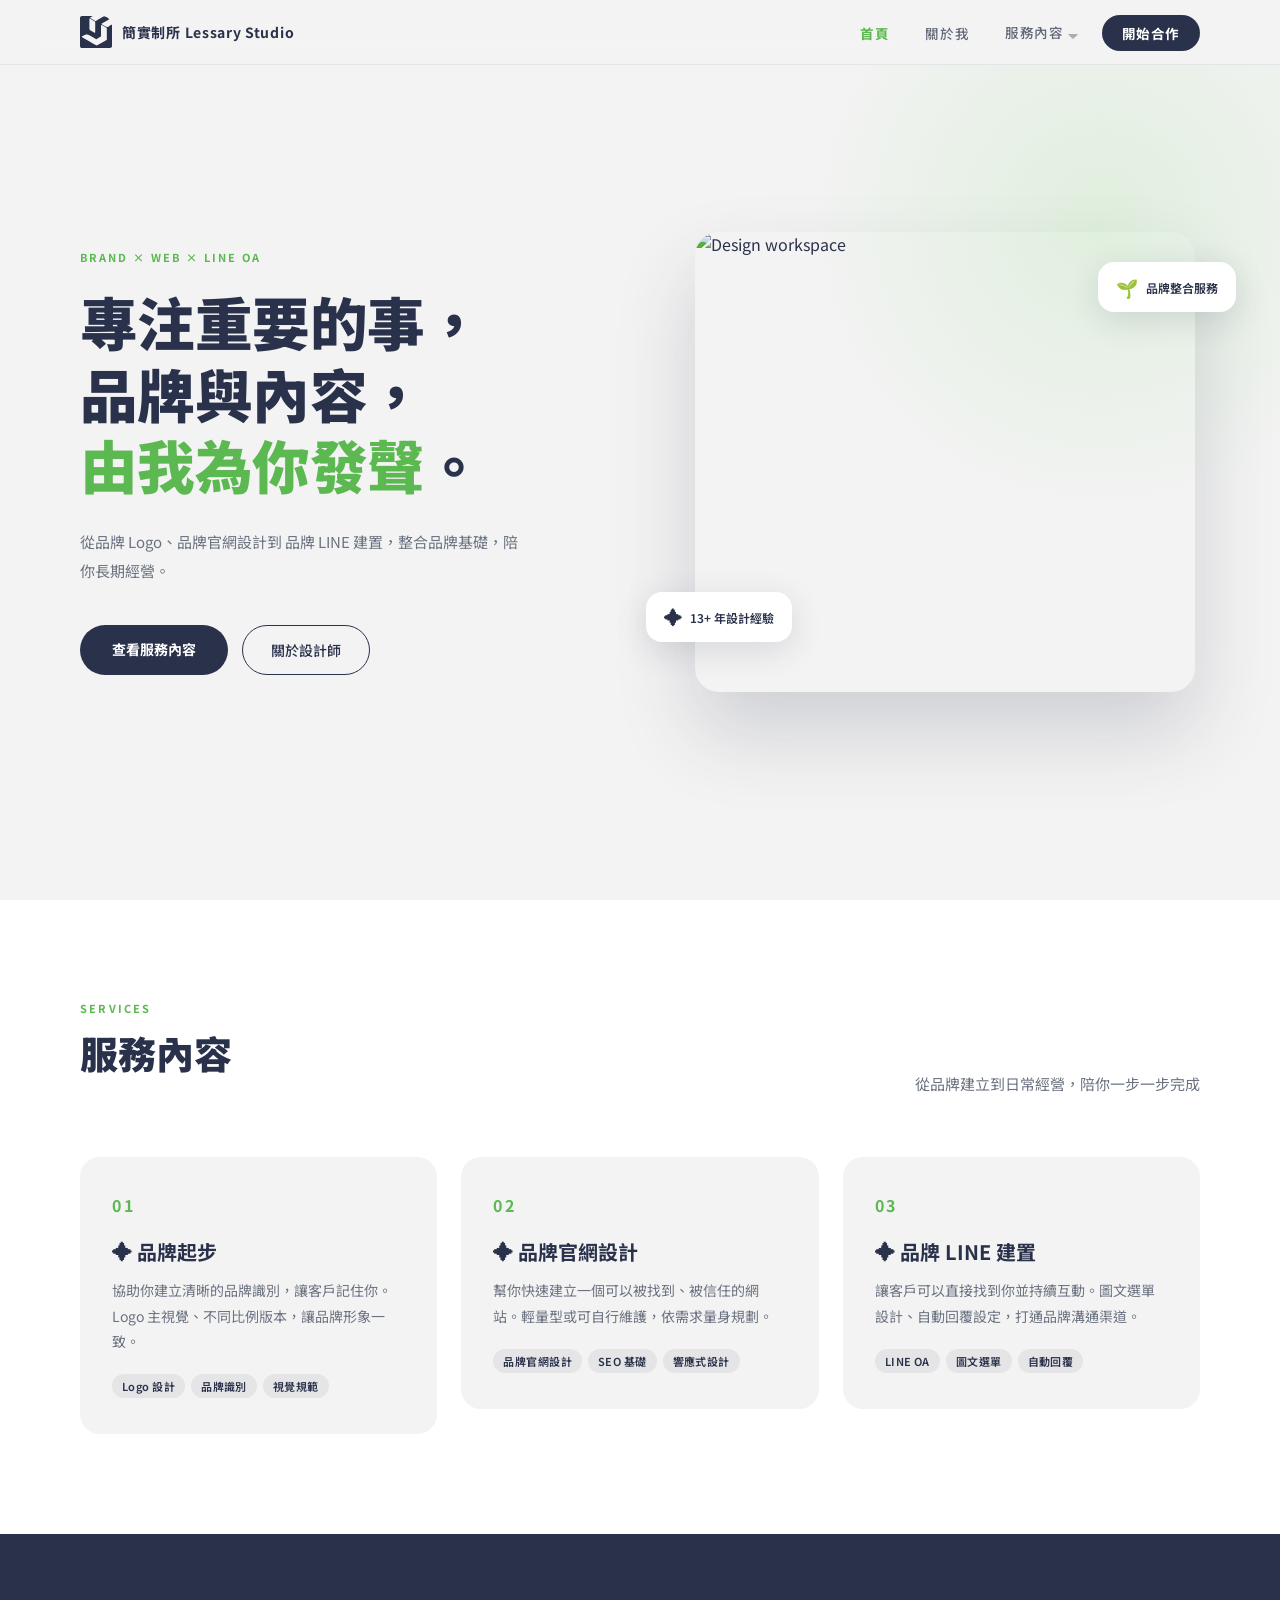
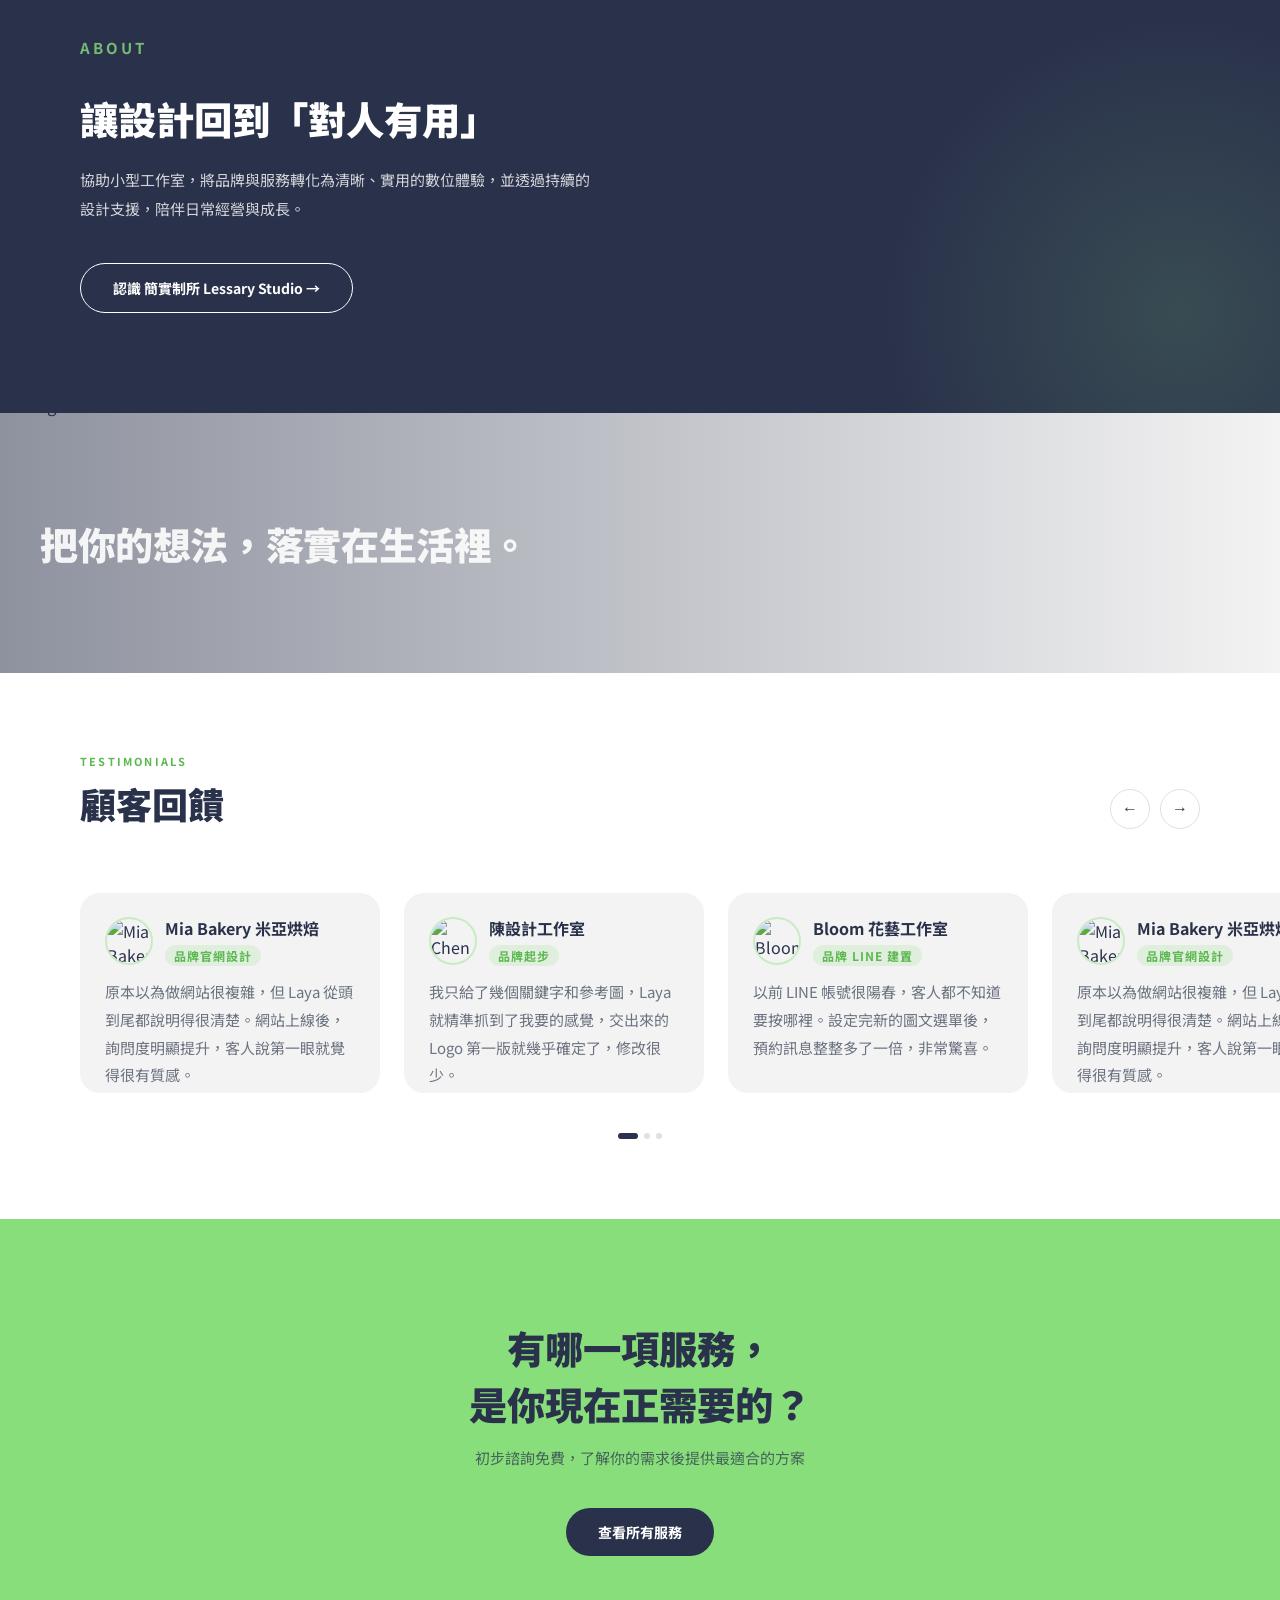
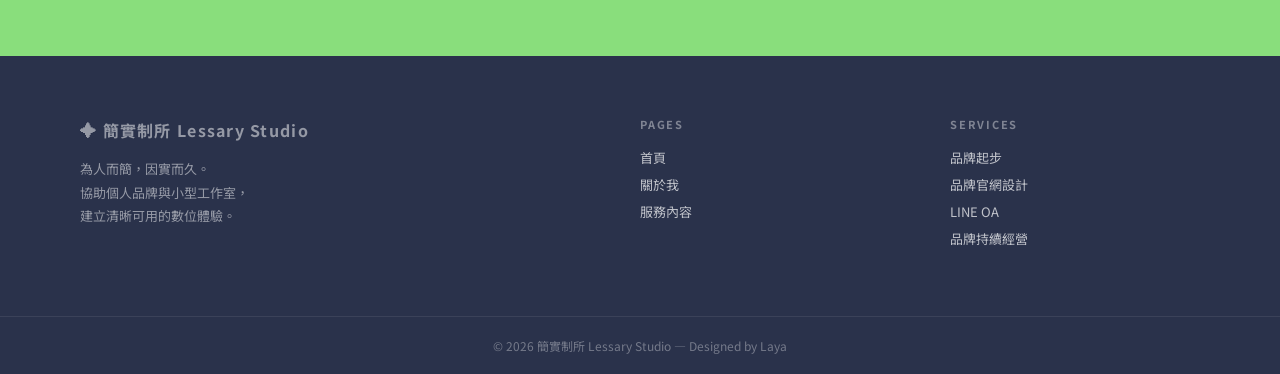
==== index.html @ 40d13c5d "Add files via upload" ====
<!DOCTYPE html>
<html lang="zh-TW">
<head>
<meta charset="UTF-8">
<meta name="viewport" content="width=device-width, initial-scale=1.0">
<title>簡實制所 Lessary Studio — 品牌設計 · 品牌官網設計 · LINE OA</title>
<link href="https://fonts.googleapis.com/css2?family=Noto+Sans+TC:wght@300;400;500;700;900&display=swap" rel="stylesheet">

<link href="https://fonts.googleapis.com/css2?family=Noto+Sans+TC:wght@300;400;500;700;900&display=swap" rel="stylesheet">
<link rel="stylesheet" href="css/shared.css">
<link rel="stylesheet" href="css/index.css">
<link rel="icon" href="img/ico_lessary_logo.ico">

<!-- SEO -->
<meta name=”robots” content=”noindex , nofollow“> <!--讓爬蟲先不搜尋到-->
<meta name="description" content="簡實制所 Lessary Studio，專為個人品牌與小型工作室提供品牌 Logo 設計、品牌官網設計建置、品牌 LINE 建置視覺建立，讓設計回到對人有用。">
<meta name="keywords" content="品牌設計,Logo設計,品牌官網設計,LINE官方帳號,個人品牌,小型工作室,簡實制所,Lessary Studio">
<meta name="author" content="簡實制所 Lessary Studio">
<link rel="canonical" href="https://lessarystudio.com/">

<!-- Open Graph（Facebook / LINE 縮圖預覽） -->
<meta property="og:type" content="website">
<meta property="og:url" content="https://lessarystudio.com/">
<meta property="og:title" content="簡實制所 Lessary Studio｜品牌設計 · 品牌官網設計 · LINE 經營">
<meta property="og:description" content="專為個人品牌與小型工作室設計。從 Logo、品牌官網設計到 品牌 LINE 建置，整合品牌基礎，陪你長期經營。">
<meta property="og:image" content="[https://lessarystudio.com/img/og_lessary.jpg](https://lessarystudio.com/img/og_lessary)">
<meta property="og:image:width" content="1200">
<meta property="og:image:height" content="630">
<meta property="og:locale" content="zh_TW">
<meta property="og:site_name" content="簡實制所 Lessary Studio">

</head>
<body>



<!-- NAV -->
<nav class="nav" id="nav">
  <div class="nav-inner">
    <a href="index.html" class="nav-logo">
      <div class="logo-mark">
        <img src="img/img_lessary_logo.svg" alt="簡實制所">
      </div>
      <span class="logo-text">簡實制所 Lessary Studio</span>
    </a>
    <button class="hamburger" id="hamburger" aria-label="開啟選單" aria-expanded="false">
      <span></span><span></span><span></span>
    </button>
    <ul class="nav-links" id="navLinks">
      <li><a href="index.html" class="active">首頁</a></li>
      <li><a href="about.html">關於我</a></li>
      <li class="has-sub">
        <a href="services.html">服務內容 <span class="desktop-arrow">▾</span></a>
        <button class="sub-toggle" aria-label="展開服務子選單">
          <span class="toggle-arrow">▾</span>
        </button>
        <ul class="nav-sub">
          <li><a href="service-brand.html">品牌起步</a></li>
          <li><a href="service-web.html">品牌官網設計</a></li>
          <li><a href="service-line.html">品牌 LINE 建置</a></li>
          <li><a href="service-ongoing.html">品牌持續經營</a></li>
        </ul>
      </li>
      <li><a href="services.html" class="nav-cta">開始合作</a></li>
    </ul>
  </div>
</nav>

<!-- HERO -->
<section class="hero" style="padding-top:calc(var(--nav-h) + 40px); padding-bottom: 80px;">
  <div class="particles" id="particles"></div>
  <div class="hero-bg-shape"></div>

  <div class="hero-content reveal">
    <p class="hero-label">Brand × Web × LINE OA</p>
    <h1 class="hero-title">專注重要的事，<br>品牌與內容，<br><em>由我為你發聲</em>。</h1>
    <p class="hero-subtitle">從品牌 Logo、品牌官網設計到 品牌 LINE 建置，整合品牌基礎，陪你長期經營。</p>
    <div class="hero-btns">
      <a href="services.html" class="btn-primary">查看服務內容</a>
      <a href="about.html" class="btn-secondary">關於設計師</a>
    </div>
  </div>

  <div class="hero-visual reveal" style="transition-delay:.2s">
    <div class="hero-img-card">
      <img src="https://images.unsplash.com/photo-1586717799252-bd134ad00e26?w=800&q=80" alt="Design workspace">
    </div>
    <div class="badge-float badge-1">
      <span class="icon">✦</span>
      <span>13+ 年設計經驗</span>
    </div>
    <div class="badge-float badge-2">
      <span class="icon">🌱</span>
      <span>品牌整合服務</span>
    </div>
  </div>
</section>

<!-- SERVICES -->
<section class="services">
  <div class="services-header reveal">
    <div>
      <p class="section-label">Services</p>
      <h2 class="section-title">服務內容</h2>
    </div>
    <p class="section-sub" style="max-width:360px">從品牌建立到日常經營，陪你一步一步完成</p>
  </div>
  <div class="services-grid">
    <a href="services.html" style="text-decoration:none;color:inherit">
    <div class="service-card reveal" style="transition-delay:.1s">
      <p class="card-num">01</p>
      <h3 class="card-title">✦ 品牌起步</h3>
      <p class="card-desc">協助你建立清晰的品牌識別，讓客戶記住你。Logo 主視覺、不同比例版本，讓品牌形象一致。</p>
      <div class="card-tags">
        <span class="tag">Logo 設計</span>
        <span class="tag">品牌識別</span>
        <span class="tag">視覺規範</span>
      </div>
    </div>
    </a>
    <a href="services.html" style="text-decoration:none;color:inherit">
    <div class="service-card reveal" style="transition-delay:.2s">
      <p class="card-num">02</p>
      <h3 class="card-title">✦ 品牌官網設計</h3>
      <p class="card-desc">幫你快速建立一個可以被找到、被信任的網站。輕量型或可自行維護，依需求量身規劃。</p>
      <div class="card-tags">
        <span class="tag">品牌官網設計</span>
        <span class="tag">SEO 基礎</span>
        <span class="tag">響應式設計</span>
      </div>
    </div>
    </a>
    <a href="services.html" style="text-decoration:none;color:inherit">
    <div class="service-card reveal" style="transition-delay:.3s">
      <p class="card-num">03</p>
      <h3 class="card-title">✦ 品牌 LINE 建置</h3>
      <p class="card-desc">讓客戶可以直接找到你並持續互動。圖文選單設計、自動回覆設定，打通品牌溝通渠道。</p>
      <div class="card-tags">
        <span class="tag">LINE OA</span>
        <span class="tag">圖文選單</span>
        <span class="tag">自動回覆</span>
      </div>
    </div>
    </a>
  </div>
</section>

<!-- ABOUT -->
<section class="about">
  <div class="about-inner">
    <div class="reveal">
      <p class="section-label">About</p>
      <h2>讓設計回到「對人有用」</h2>
      <p>協助小型工作室，將品牌與服務轉化為清晰、實用的數位體驗，並透過持續的設計支援，陪伴日常經營與成長。</p>
      <a href="about.html" class="btn-primary btn-primary-line" style="display:inline-block;margin-top:8px">認識 簡實制所 Lessary Studio →</a>
    </div>
    <!--
    <div class="founder-card reveal" style="transition-delay:.15s">
      <div class="fc-header">
        <div class="fc-avatar">
          <img src="https://images.unsplash.com/photo-1607631568010-a87245c0daf8?w=200&q=80" alt="Laya">
        </div>
        <div>
          <p class="fc-name">Laya</p>
          <p class="fc-role">簡實制所 設計師</p>
        </div>
      </div>
      <ul class="fc-list">
        <li>13+ 年設計經驗，橫跨平面設計、電商與 UI/UX</li>
        <li>擅長將複雜需求轉化為清晰、實用的介面體驗</li>
        <li>曾服務科技、房地產、電商等跨領域品牌</li>
      </ul>
    </div>
-->
  </div>
</section>

<!-- HERO IMAGE STRIP -->
<div style="overflow:hidden; height:260px; position:relative;">
  <img src="https://images.unsplash.com/photo-1558655146-d09347e92766?w=1600&q=80" alt="Design work"
    style="width:100%;height:100%;object-fit:cover;object-position:center;
    transform:scale(1.12); transition:transform 12s ease; filter:brightness(.92);"
    id="parallaxImg">
  <div style="position:absolute;inset:0;background:linear-gradient(to right,rgba(42,50,75,0.5),transparent);display:flex;align-items:center;padding:0 40px;">
    <p style="font-size:clamp(22px,3vw,38px);font-weight:900;color:#fff;letter-spacing:-.01em;line-height:1.3;opacity:.9;">
      把你的想法，落實在生活裡。
    </p>
  </div>
</div>

<!-- TESTIMONIALS -->
<section class="testimonials">
  <div class="testimonials-header">
    <div>
      <p class="section-label reveal" style="margin-bottom:8px;">Testimonials</p>
      <h2 class="reveal" style="font-size:clamp(24px,3vw,36px);font-weight:900;margin-bottom:0;">顧客回饋</h2>
    </div>
    <div class="testi-nav">
      <button class="testi-btn" id="testiPrev" aria-label="上一組">←</button>
      <button class="testi-btn" id="testiNext" aria-label="下一組">→</button>
    </div>
  </div>

  <div class="testi-track-wrap">
    <div class="testi-track" id="testiTrack">

      <!-- Card 1 -->
      <div class="testi-card">
        <div class="tc-header">
          <div class="tc-avatar"><img src="https://images.unsplash.com/photo-1508214751196-bcfd4ca60f91?w=200&q=80" alt="Mia Bakery"></div>
          <div>
            <p class="tc-brand">Mia Bakery 米亞烘焙</p>
            <a href="service-web.html" class="tc-service-tag">品牌官網設計</a>
          </div>
        </div>
        <p class="tc-text">原本以為做網站很複雜，但 Laya 從頭到尾都說明得很清楚。網站上線後，詢問度明顯提升，客人說第一眼就覺得很有質感。</p>
      </div>

      <!-- Card 2 -->
      <div class="testi-card">
        <div class="tc-header">
          <div class="tc-avatar"><img src="https://images.unsplash.com/photo-1560250097-0b93528c311a?w=200&q=80" alt="Chen Studio"></div>
          <div>
            <p class="tc-brand">陳設計工作室</p>
            <a href="service-brand.html" class="tc-service-tag">品牌起步</a>
          </div>
        </div>
        <p class="tc-text">我只給了幾個關鍵字和參考圖，Laya 就精準抓到了我要的感覺，交出來的 Logo 第一版就幾乎確定了，修改很少。</p>
      </div>

      <!-- Card 3 -->
      <div class="testi-card">
        <div class="tc-header">
          <div class="tc-avatar"><img src="https://images.unsplash.com/photo-1487412720507-e7ab37603c6f?w=200&q=80" alt="Bloom Florist"></div>
          <div>
            <p class="tc-brand">Bloom 花藝工作室</p>
            <a href="service-line.html" class="tc-service-tag">品牌 LINE 建置</a>
          </div>
        </div>
        <p class="tc-text">以前 LINE 帳號很陽春，客人都不知道要按哪裡。設定完新的圖文選單後，預約訊息整整多了一倍，非常驚喜。</p>
      </div>

      <!-- Card 4 
      <div class="testi-card">
        <div class="tc-header">
          <div class="tc-avatar"><img src="https://images.unsplash.com/photo-1573497019940-1c28c88b4f3e?w=200&q=80" alt="Sora Yoga"></div>
          <div>
            <p class="tc-brand">Sora Yoga 瑜伽空間</p>
            <a href="service-web.html" class="tc-service-tag">品牌官網</a>
          </div>
        </div>
        <p class="tc-text">Laya 很耐心地了解我想傳達的品牌溫度，最後做出來的網站比我想像中還要更有質感，很推薦給同樣在建立個人品牌的朋友。</p>
      </div>
      -->

      <!-- Card 5 
      <div class="testi-card">
        <div class="tc-header">
          <div class="tc-avatar"><img src="https://images.unsplash.com/photo-1544005313-94ddf0286df2?w=200&q=80" alt="Ren Coffee"></div>
          <div>
            <p class="tc-brand">Ren Coffee 芮咖啡</p>
            <a href="service-ongoing.html" class="tc-service-tag">品牌持續經營</a>
          </div>
        </div>
        <p class="tc-text">每個月的社群素材和 LINE 訊息都不需要我操心，Laya 已經熟悉品牌調性，交出來的東西幾乎不用修改，省下很多時間。</p>
      </div>
      -->
      <!-- Card 6 
      <div class="testi-card">
        <div class="tc-header">
          <div class="tc-avatar"><img src="https://images.unsplash.com/photo-1531746020798-e6953c6e8e04?w=200&q=80" alt="Pure Skin"></div>
          <div>
            <p class="tc-brand">Pure Skin 純粹美學</p>
            <a href="service-brand.html" class="tc-service-tag">品牌起步</a>
          </div>
        </div>
        <p class="tc-text">本來對自己的品牌方向很模糊，和 Laya 聊了一次就清楚很多。Logo 設計完成後感覺整個品牌有了靈魂，客人都說很喜歡。</p>
      </div>
-->
    </div>
  </div>

  <div class="testi-dots" id="testiDots"></div>
</section>

<!-- CTA -->
<section class="cta">
  <div class="reveal">
    <h2>有哪一項服務，<br>是你現在正需要的？</h2>
    <p>初步諮詢免費，了解你的需求後提供最適合的方案</p>
    <a href="services.html" class="btn-primary">查看所有服務</a>
  </div>
</section>

<!-- FOOTER -->

<footer>
  <div class="footer-brand">
    <p class="logo">✦ 簡實制所 Lessary Studio</p>
    <p>為人而簡，因實而久。<br>協助個人品牌與小型工作室，<br>建立清晰可用的數位體驗。</p>
  </div>
  <div class="footer-col">
    <h4>Pages</h4>
    <a href="index.html">首頁</a>
    <a href="about.html">關於我</a>
    <a href="services.html">服務內容</a>
  </div>
   <div class="footer-col">
    <h4>Services</h4>
    <a href="service-brand.html">品牌起步</a>
    <a href="service-web.html">品牌官網設計</a>
    <a href="service-line.html">LINE OA</a>
    <a href="service-ongoing.html">品牌持續經營</a>
  </div>
</footer>
<div class="footer-bottom">
  <p>© 2026 簡實制所 Lessary Studio — Designed by Laya</p>
</div>

  <script src="https://code.jquery.com/jquery-3.7.1.min.js"></script>
  <script src="js/shared.js"></script>
  <script src="js/index.js"></script>
</body>
</html>
---- css/shared.css ----
/* ============================================================
   shared.css — 全站共用樣式
   簡實制所 Lessary Studio
   ============================================================ */

/* ── CSS 變數 ── */
:root {
  --primary:     #2A324B;
  --accent:      #89DE7C;
  --accent-dark: #5CB850;
  --bg:          #F3F3F3;
  --white:       #FFFFFF;
  --text-muted:  #6B7280;
  --text-middle: #484d56;
  --text-light:  #767B91;
  --nav-h:       64px;
  --line-green:  #06C755;
}

/* ── Reset ── */
*, *::before, *::after { box-sizing: border-box; margin: 0; padding: 0; }
html { scroll-behavior: smooth; }
body {
  font-family: 'Noto Sans TC', sans-serif;
  background: var(--bg);
  color: var(--primary);
  overflow-x: hidden;
}

/* ── NAV ── */
.nav {
  position: fixed; top: 0; left: 0; width: 100%; z-index: 100;
  background: rgba(243,243,243,0.92);
  backdrop-filter: blur(14px);
  border-bottom: 1px solid rgba(42,50,75,0.08);
  transition: box-shadow .3s;
}
.nav.scrolled { box-shadow: 0 2px 20px rgba(42,50,75,0.10); }

.nav-inner {
  max-width: 1200px; margin: 0 auto;
  height: 64px;
  display: flex; align-items: center; justify-content: space-between;
  padding: 0 40px;
}

/* Logo */
.nav-logo {
  display: flex; align-items: center; gap: 10px;
  text-decoration: none; color: var(--primary); flex-shrink: 0;
}
.logo-mark { width: 32px; height: 32px; display: flex; align-items: center; }
.logo-mark img { width: 100%; height: auto; display: block; }
.logo-text {
  font-size: 14px; font-weight: 700; letter-spacing: .05em;
  color: var(--primary); white-space: nowrap;
}

/* Nav links (desktop ul) */
.nav-links {
  display: flex; align-items: center;
  gap: 8px; list-style: none; margin: 0; padding: 0;
}
.nav-links li a {
  font-size: 13.5px; font-weight: 500; color: var(--primary);
  text-decoration: none; letter-spacing: .04em; opacity: .72;
  padding: 6px 14px; border-radius: 30px;
  transition: opacity .2s, background .2s;
}
.nav-links li a:hover { opacity: 1; background: rgba(42,50,75,0.06); }
.nav-links li a.active { opacity: 1; color: var(--accent-dark); font-weight: 700; }
.nav-links li a.nav-cta {
  background: var(--primary); color: var(--white); opacity: 1;
  padding: 8px 20px; border-radius: 30px; font-weight: 700;
  transition: background .2s, transform .2s;
}
.nav-links li a.nav-cta:hover { background: var(--accent-dark); transform: translateY(-1px); }

/* Hamburger */
.hamburger {
  display: none;
  flex-direction: column; justify-content: center;
  gap: 5px;
  width: 40px; height: 40px;
  background: none; border: none; cursor: pointer; padding: 8px;
  z-index: 201;
}
.hamburger span {
  display: block; width: 22px; height: 2px;
  background: var(--primary); border-radius: 2px;
  transition: transform .3s ease, opacity .2s ease;
  transform-origin: center;
}

/* Hamburger open state */
.hamburger.is-open span:nth-child(1) { transform: translateY(7px) rotate(45deg); }
.hamburger.is-open span:nth-child(2) { opacity: 0; }
.hamburger.is-open span:nth-child(3) { transform: translateY(-7px) rotate(-45deg); }

/* ── MOBILE NAV (≤ 1024px) ── */
@media (max-width: 1024px) {
  .hamburger { display: flex; }

  .nav-links {
    display: none;
    position: absolute;
    top: 64px; left: 0; right: 0;
    flex-direction: column; align-items: stretch;
    gap: 0; padding: 8px 0 16px;
    background: rgba(243,243,243,0.97);
    backdrop-filter: blur(14px);
    border-bottom: 1px solid rgba(42,50,75,0.10);
    box-shadow: 0 8px 32px rgba(42,50,75,0.12);
  }
  .nav-links.is-open { display: flex; }

  .nav-links li a {
    display: block; padding: 14px 32px;
    border-radius: 0; font-size: 15px;
    border-bottom: 1px solid rgba(42,50,75,0.05);
  }
  .nav-links li:last-child a { border-bottom: none; }

  .nav-links li.desktop-only { display: none; }

  /* has-sub 行 — 左右分欄 */
  .nav-links li.has-sub {
    display: flex; flex-wrap: wrap;
    align-items: stretch;
    border-bottom: 1px solid rgba(42,50,75,0.05);
  }
  .nav-links li.has-sub > a {
    flex: 1; border-bottom: none;
    padding: 14px 0 14px 32px;
  }
  /* 右邊 toggle 按鈕 */
  .sub-toggle {
    width: 44px; flex-shrink: 0;
    display: flex; align-items: center; justify-content: center;
    background: none; border: none; border-left: 1px solid rgba(42,50,75,0.07);
    cursor: pointer; color: var(--primary);
    font-size: 24px; opacity: .5;
    transition: opacity .2s, background .2s;
  }
  .sub-toggle:hover { opacity: 1; background: rgba(42,50,75,0.04); }
  .sub-toggle .toggle-arrow { display: inline-block; transition: transform .3s; }
  .nav-links li.has-sub.is-open .toggle-arrow { transform: rotate(180deg); }

  /* nav-sub 垂直展開 */
  .nav-sub {
    display: none; list-style: none; padding: 0;
    width: 100%; background: rgba(42,50,75,0.03);
  }
  .nav-sub.is-open { display: block; }
  .nav-sub li a {
    padding: 11px 32px 11px 52px;
    font-size: 13.5px; color: var(--text-muted);
    border-bottom: 1px solid rgba(42,50,75,0.04);
  }
  .nav-sub li:last-child a { border-bottom: none; }
  .nav-sub li a:hover { color: var(--accent-dark); }

  .nav-links li a.nav-cta {
    margin: 12px 24px 4px; border-radius: 10px;
    text-align: center; padding: 14px 20px; border-bottom: none;
  }

  /* 桌機專屬箭頭隱藏 */
  .desktop-arrow { display: none !important; }
}

/* ── DESKTOP NAV (≥ 1025px) ── */
@media (min-width: 1025px) {
  .hamburger  { display: none !important; }
  .nav-links  { display: flex !important; }
  .sub-toggle { display: none !important; }
  .nav-links li.desktop-only { display: none !important; }

  /* has-sub — position 讓子選單能絕對定位 */
  .nav-links li.has-sub { position: relative; }

  /* 服務內容連結加箭頭 */
  .nav-links li.has-sub > a {
    display: inline-flex; align-items: center; gap: 4px;
  }
  .desktop-arrow {
    font-size: 24px; opacity: .5; display: inline-block;
    transition: transform .25s;
  }
  .nav-links li.has-sub:hover > a .desktop-arrow,
  .nav-links li.has-sub.is-open > a .desktop-arrow {
    transform: rotate(180deg);
  }

  /* 橋接層：防止滑鼠移到選單時選單消失 */
  .nav-links li.has-sub::after {
    content: '';
    position: absolute;
    top: 100%; left: 0; right: 0;
    height: 10px;
    background: transparent;
  }

  /* 下拉選單本體 */
  .nav-sub {
    display: none;
    position: absolute;
    top: 100%; left: 50%;
    transform: translateX(-50%);
    min-width: 152px;
    background: var(--white);
    border-radius: 14px;
    box-shadow: 0 8px 32px rgba(42,50,75,0.14);
    border: 1px solid rgba(42,50,75,0.07);
    list-style: none;
    padding: 10px 0 8px;  /* padding-top 10px 對齊橋接層高度 */
    z-index: 200;
    margin-top: 8px;
  }
  /* hover 或 is-open 都顯示 */
  .nav-links li.has-sub:hover .nav-sub,
  .nav-links li.has-sub.is-open .nav-sub { display: block; }

  .nav-sub li a {
    display: block; padding: 10px 20px;
    font-size: 13px; font-weight: 500;
    color: var(--primary); opacity: .8;
    text-decoration: none; white-space: nowrap;
    border-radius: 0; background: none;
    transition: background .2s, color .2s, opacity .2s;
  }
  .nav-sub li a:hover {
    background: rgba(137,222,124,0.1);
    color: var(--accent-dark); opacity: 1;
  }
  .nav-sub li a.active {
    color: var(--accent-dark); font-weight: 700; opacity: 1;
  }
}

/* ── BREADCRUMB ── */
.breadcrumb {
  padding: calc(var(--nav-h) + 28px) 80px 0;
  font-size: 12px; color: var(--text-light);
  display: flex; align-items: center; gap: 8px;
}
.breadcrumb a { color: var(--text-light); text-decoration: none; transition: color .2s; }
.breadcrumb a:hover { color: var(--accent-dark); }
.breadcrumb span { opacity: .4; }

/* ── BUTTONS ── */
.btn-primary {
  background: var(--primary); color: var(--white);
  padding: 14px 32px; border-radius: 40px;
  font-size: 14px; font-weight: 700; text-decoration: none;
  display: inline-block; transition: background .25s, transform .25s;
}
.btn-primary:hover { background: var(--accent-dark); transform: translateY(-2px); }
.btn-primary-line{border: var(--white)solid 1px;}
.btn-primary-line:hover{border: none;}

.btn-secondary {
  background: transparent; color: var(--primary);
  padding: 14px 28px; border-radius: 40px;
  border: 1.5px solid var(--primary);
  font-size: 14px; font-weight: 500; text-decoration: none;
  display: inline-block; transition: border-color .2s, color .2s, transform .2s;
}
.btn-secondary:hover { border-color: var(--accent-dark); color: var(--accent-dark); transform: translateY(-2px); }

.btn-accent {
  background: var(--accent); color: var(--primary);
  padding: 14px 32px; border-radius: 40px;
  font-size: 14px; font-weight: 700; text-decoration: none;
  display: inline-block; transition: background .25s, transform .25s;
}
.btn-accent:hover { background: var(--accent-dark); color: var(--white); transform: translateY(-2px); }

.btn-ghost {
  background: transparent; color: var(--primary);
  padding: 13px 24px; border-radius: 40px;
  border: 1.5px solid currentColor;
  font-size: 14px; font-weight: 500; text-decoration: none;
  display: inline-block; transition: color .2s, transform .2s;
}
.btn-ghost:hover { color: var(--accent-dark); transform: translateY(-2px); }

.btn-ghost-light {
  background: transparent; color: rgba(255,255,255,0.7);
  padding: 13px 24px; border-radius: 40px;
  border: 1.5px solid rgba(255,255,255,0.25);
  font-size: 14px; font-weight: 500; text-decoration: none;
  display: inline-block; transition: all .2s;
}
.btn-ghost-light:hover { color: var(--white); border-color: rgba(255,255,255,0.6); transform: translateY(-2px); }

/* ── SECTION 共用 ── */
.section-label {
  font-size: 11px; font-weight: 700; letter-spacing: .2em;
  text-transform: uppercase; color: var(--accent-dark); margin-bottom: 12px;
}
.section-title {
  font-size: clamp(26px, 3vw, 38px); font-weight: 900;
  color: var(--primary); margin-bottom: 20px; line-height: 1.3;
}
.sec-label {
  font-size: 11px; font-weight: 700; letter-spacing: .2em;
  text-transform: uppercase; color: var(--accent-dark); margin-bottom: 10px;
}
.sec-title {
  font-size: clamp(24px, 3vw, 36px); font-weight: 900; margin-bottom: 40px;
}

/* ── FOOTER ── */
footer {
  background: var(--primary); color: var(--white);
  padding: 60px 80px;
  display: grid; grid-template-columns: 2fr 1fr 1fr; gap: 60px;
}
.footer-brand .logo { font-size: 16px; font-weight: 700; letter-spacing: .08em; margin-bottom: 12px; }
.footer-brand p { font-size: 13px; opacity: .5; line-height: 1.8; max-width: 260px; }
.footer-col h4 {
  font-size: 11px; font-weight: 700; letter-spacing: .16em;
  text-transform: uppercase; opacity: .4; margin-bottom: 16px;
}
.footer-col a {
  display: block; font-size: 13px; opacity: .7;
  text-decoration: none; color: var(--white);
  margin-bottom: 8px; transition: opacity .2s;
}
.footer-col a:hover { opacity: 1; }
.footer-bottom {
  background: var(--primary); text-align: center;
  padding: 20px; border-top: 1px solid rgba(255,255,255,0.08);
}
.footer-bottom p { font-size: 12px; color: rgba(255,255,255,0.35); }

/* ── CTA BAND ── */
.cta-band { background: var(--accent); padding: 80px; text-align: center; }
.cta-band h2 { font-size: clamp(24px, 3vw, 38px); font-weight: 900; color: var(--primary); margin-bottom: 12px; }
.cta-band p { font-size: 15px; color: var(--primary); opacity: .7; margin-bottom: 32px; }

/* ── SCROLL REVEAL ── */
.reveal { opacity: 0; transform: translateY(30px); transition: opacity .7s ease, transform .7s ease; }
.reveal.visible { opacity: 1; transform: none; }

/* ── PORTFOLIO 共用 ── */
.port-header { display: flex; align-items: flex-end; justify-content: space-between; margin-bottom: 40px; flex-wrap: wrap; gap: 16px; }
.port-grid { display: grid; grid-template-columns: repeat(3, 1fr); gap: 20px; }
.port-item {
  border-radius: 16px; overflow: hidden; aspect-ratio: 4/3;
  position: relative; cursor: pointer;
  box-shadow: 0 8px 28px rgba(42,50,75,0.1);
}
.port-item img { width: 100%; height: 100%; object-fit: cover; transition: transform .5s ease; }
.port-item:hover img { transform: scale(1.06); }
.port-overlay {
  position: absolute; inset: 0;
  background: linear-gradient(to top, rgba(42,50,75,0.7) 0%, transparent 55%);
  opacity: 0; transition: opacity .3s;
  display: flex; align-items: flex-end; padding: 20px;
}
.port-item:hover .port-overlay { opacity: 1; }
.port-label { font-size: 13px; font-weight: 700; color: var(--white); letter-spacing: .04em; }
.port-extra { display: none; grid-template-columns: repeat(3, 1fr); gap: 20px; margin-top: 20px; }
.port-extra.open { display: grid; }
.port-toggle {
  display: inline-flex; align-items: center; gap: 8px;
  font-size: 13px; font-weight: 700; color: var(--accent-dark);
  background: none; border: 1.5px solid var(--accent-dark);
  padding: 9px 20px; border-radius: 30px; cursor: pointer;
  transition: background .2s, color .2s; margin-top: 28px;
}
.port-toggle:hover { background: var(--accent-dark); color: var(--white); }
.port-toggle .arrow { transition: transform .3s; display: inline-block; }
.port-toggle.open .arrow { transform: rotate(180deg); }

/* ── PROCESS 共用 ── */
.process-section { background: var(--primary); padding: 80px; color: var(--white); }
.process-section .sec-label { color: var(--accent); }
.process-section .sec-title { color: var(--primary); }
.process-steps {
  display: grid; grid-template-columns: repeat(5, 1fr);
  gap: 0; margin-top: 56px; position: relative;
}
.process-steps::before {
  content: ''; position: absolute;
  top: 20px; left: 10%; right: 10%;
  height: 1px; background: rgba(137,222,124,0.2); z-index: 0;
}
.proc-step {
  display: flex; flex-direction: column;
  align-items: center; text-align: center;
  position: relative; z-index: 1; padding: 0 8px;
}
.ps-num {
  width: 40px; height: 40px; border-radius: 50%;
  background: rgba(137,222,124,0.12); border: 1px solid var(--accent);
  color: var(--accent); font-size: 13px; font-weight: 900;
  display: flex; align-items: center; justify-content: center;
  margin-bottom: 16px; transition: background .25s, transform .25s;
}
.proc-step:hover .ps-num { background: var(--accent); color: var(--primary); transform: scale(1.1); }
.ps-title { font-size: 13px; font-weight: 700; margin-bottom: 6px; }
.ps-desc { font-size: 11.5px; opacity: .55; line-height: 1.6; }

/* ── RESPONSIVE 共用 ── */
@media (max-width: 900px) {
  .nav-inner { padding: 0 20px; }
  .breadcrumb { padding-left: 20px; padding-right: 20px; }
  footer { grid-template-columns: 1fr; gap: 32px; padding: 48px 32px; }
  .cta-band { padding: 60px 28px; }
  .port-grid,
  .port-extra { grid-template-columns: 1fr 1fr; }
  .process-steps { grid-template-columns: 1fr 1fr; gap: 28px; }
  .process-steps::before { display: none; }
}
---- css/index.css ----
/* ============================================================
   index.css — 首頁專屬樣式
   ============================================================ */

/* ── HERO ── */
.hero {
  min-height: 100vh;
  padding-top: var(--nav-h);
  display: grid; grid-template-columns: 1fr 1fr;
  align-items: center;
  padding-left: 80px; padding-right: 60px;
  gap: 40px;
  position: relative; overflow: hidden;
}
.hero-bg-shape {
  position: absolute; right: -120px; top: -80px;
  width: 600px; height: 600px;
  background: radial-gradient(ellipse, rgba(137,222,124,0.18) 0%, transparent 70%);
  border-radius: 50%;
  animation: floatBg 8s ease-in-out infinite;
}
@keyframes floatBg { 0%,100%{transform:translate(0,0);} 50%{transform:translate(-20px,30px);} }

.hero-label {
  font-size: 11px; font-weight: 700; letter-spacing: .18em; color: var(--accent-dark);
  text-transform: uppercase; margin-bottom: 20px;
}
.hero-title {
  font-size: clamp(36px, 4.5vw, 58px);
  font-weight: 900; line-height: 1.25;
  color: var(--primary); margin-bottom: 28px;
  letter-spacing: -.01em;
}
.hero-title em { font-style: normal; color: var(--accent-dark); }
.hero-subtitle {
  font-size: 15px; line-height: 1.9; color: var(--text-muted);
  max-width: 440px; margin-bottom: 40px;
}
.hero-btns { display: flex; gap: 14px; flex-wrap: wrap; }

.hero-visual {
  display: flex; align-items: center; justify-content: center;
  position: relative; height: 480px;
}
.hero-img-card {
  width: 100%; max-width: 500px; height: 460px;
  border-radius: 24px; overflow: hidden; position: relative;
  box-shadow: 0 40px 80px rgba(42,50,75,0.18);
  animation: heroFloat 6s ease-in-out infinite;
}
.hero-img-card img { width: 100%; height: 100%; object-fit: cover; }
@keyframes heroFloat { 0%,100%{transform:translateY(0) rotate(-1deg);} 50%{transform:translateY(-16px) rotate(1deg);} }

.badge-float {
  position: absolute;
  background: var(--white); border-radius: 16px;
  padding: 12px 18px;
  box-shadow: 0 8px 32px rgba(42,50,75,0.14);
  font-size: 12px; font-weight: 600; color: var(--primary);
  display: flex; align-items: center; gap: 8px;
  white-space: nowrap;
}
.badge-float .icon { font-size: 18px; }
.badge-1 { bottom: 60px; left: -24px; animation: badgeFloat1 5s ease-in-out infinite; }
.badge-2 { top: 40px; right: -16px; animation: badgeFloat2 4.5s ease-in-out infinite 1s; }
@keyframes badgeFloat1 { 0%,100%{transform:translateY(0);} 50%{transform:translateY(-10px);} }
@keyframes badgeFloat2 { 0%,100%{transform:translateY(0);} 50%{transform:translateY(10px);} }

/* ── SECTION 共用框架 ── */
section { padding: 100px 80px; }

/* ── SERVICES ── */
.services { background: var(--white); }
.services-header { display: flex; justify-content: space-between; align-items: flex-end; margin-bottom: 60px; flex-wrap: wrap; gap: 20px; }
.section-sub { font-size: 15px; color: var(--text-muted); line-height: 1.8; max-width: 520px; }
.services-grid { display: grid; grid-template-columns: repeat(3, 1fr); gap: 24px; }
.service-card {
  background: var(--bg); border-radius: 20px; padding: 36px 32px;
  transition: transform .3s, box-shadow .3s; cursor: default;
  position: relative; overflow: hidden;
}
.service-card::before {
  content: ''; position: absolute; inset: 0;
  background: linear-gradient(135deg, rgba(137,222,124,0.08), transparent);
  opacity: 0; transition: opacity .3s;
}
.service-card:hover { transform: translateY(-6px); box-shadow: 0 20px 50px rgba(42,50,75,0.1); }
.service-card:hover::before { opacity: 1; }
.card-num { font-size: 16px; font-weight: 700; letter-spacing: .16em; color: var(--accent-dark); margin-bottom: 20px; }
.card-icon { font-size: 36px; margin-bottom: 18px; display: block; }
.card-title { font-size: 20px; font-weight: 700; margin-bottom: 12px; }
.card-desc { font-size: 14px; color: var(--text-muted); line-height: 1.8; }
.card-tags { display: flex; flex-wrap: wrap; gap: 6px; margin-top: 20px; }
.tag {
  font-size: 11px; font-weight: 600; padding: 4px 10px; border-radius: 20px;
  background: rgba(42,50,75,0.07); color: var(--primary); letter-spacing: .04em;
}

/* ── ABOUT (首頁) ── */
.about { background: var(--primary); color: var(--white); position: relative; overflow: hidden; }
.about::before {
  content: ''; position: absolute; right: -200px; bottom: -200px;
  width: 600px; height: 600px;
  background: radial-gradient(ellipse, rgba(137,222,124,0.15), transparent 70%);
  border-radius: 50%;
}
.about-inner { display: grid; grid-template-columns: 1fr 1fr; gap: 80px; align-items: start; }
.about h2 { font-size: clamp(28px,3vw,42px); font-weight: 900; line-height: 1.25; margin-bottom: 24px; }
.about p { font-size: 15px; line-height: 1.9; opacity: .8; margin-bottom: 32px; }
.about .section-label { color: var(--accent); }

.founder-card {
  background: rgba(255,255,255,0.06); border: 1px solid rgba(255,255,255,0.12);
  border-radius: 24px; padding: 36px; backdrop-filter: blur(8px);
  position: relative; z-index: 1;
}
.founder-card .fc-header { display: flex; align-items: center; gap: 18px; margin-bottom: 28px; }
.fc-avatar { width: 64px; height: 64px; border-radius: 50%; overflow: hidden; border: 2px solid var(--accent); flex-shrink: 0; }
.fc-avatar img { width: 100%; height: 100%; object-fit: cover; }
.fc-name { font-size: 17px; font-weight: 700; margin-bottom: 4px; }
.fc-role { font-size: 12px; opacity: .6; letter-spacing: .06em; }
.fc-list { list-style: none; display: flex; flex-direction: column; gap: 12px; }
.fc-list li { font-size: 15px; opacity: .8; line-height: 1.7; padding-left: 16px; position: relative; }
.fc-list li::before { content: ''; position: absolute; left: 0; top: 10px; width: 5px; height: 5px; border-radius: 50%; background: var(--accent); }

/* ── CTA ── */
.cta { background: var(--accent); text-align: center; padding: 100px 80px; }
.cta h2 { font-size: clamp(26px,3vw,40px); font-weight: 900; color: var(--primary); margin-bottom: 16px; }
.cta p { font-size: 15px; color: var(--primary); opacity: .7; margin-bottom: 40px; }

/* ── PARTICLES ── */
.particles { position: absolute; inset: 0; pointer-events: none; overflow: hidden; }
.p-dot {
  position: absolute; border-radius: 50%;
  background: var(--accent); opacity: .25;
  animation: pFloat linear infinite;
}
@keyframes pFloat {
  0% { transform: translateY(0) rotate(0deg); opacity: .25; }
  100% { transform: translateY(-100vh) rotate(360deg); opacity: 0; }
}

/* ── TESTIMONIALS ── */
.testimonials { background: var(--white); padding: 80px 0; overflow: hidden; }
.testimonials-header {
  padding: 0 80px;
  display: flex; align-items: flex-end; justify-content: space-between;
  margin-bottom: 48px; flex-wrap: wrap; gap: 16px;
}
.testi-nav { display: flex; gap: 10px; }
.testi-btn {
  width: 40px; height: 40px; border-radius: 50%;
  border: 1.5px solid rgba(42,50,75,0.15);
  background: transparent; cursor: pointer;
  display: flex; align-items: center; justify-content: center;
  font-size: 16px; color: var(--primary);
  transition: background .2s, border-color .2s, transform .2s;
}
.testi-btn:hover { background: var(--primary); color: var(--white); border-color: var(--primary); transform: scale(1.08); }
.testi-track-wrap {
  margin-top: 40px;
  overflow: hidden;   
  padding-top: 16px; 
}
.testi-track {
  display: flex; gap: 24px;
  padding: 0 80px 8px;
  transition: transform .7s cubic-bezier(.4,0,.2,1);
  will-change: transform;
}
.testi-card {
  flex: 0 0 300px; min-width: 0; height: 200px;
  background: var(--bg); border-radius: 20px;
  padding: 22px 24px;
  display: flex; flex-direction: column; gap: 12px;
  border: 1.5px solid transparent; overflow: hidden;
  transition: border-color .3s, transform .3s, box-shadow .3s;
}
.testi-card:hover { border-color: var(--accent); transform: translateY(-4px); box-shadow: 0 14px 40px rgba(42,50,75,0.1); }
.tc-header { display: flex; align-items: center; gap: 12px; }
.tc-avatar {
  width: 48px; height: 48px; border-radius: 50%;
  overflow: hidden; flex-shrink: 0;
  border: 2px solid rgba(137,222,124,0.4);
}
.tc-avatar img { width: 100%; height: 100%; object-fit: cover; }
.tc-brand { font-size: 18x; font-weight: 700; color: var(--primary); margin-bottom: 2px; }
.tc-service-tag {
  display: inline-block; font-size: 12px; font-weight: 700;
  letter-spacing: .08em; background: rgba(137,222,124,0.18);
  color: var(--accent-dark); padding: 2px 9px; border-radius: 20px;
  text-decoration: none; transition: background .2s;
}
.tc-service-tag:hover { background: var(--accent); color: var(--primary); }
.tc-text { font-size: 15px; color: var(--text-muted); line-height: 1.85; flex: 1; }
.testi-dots { display: flex; justify-content: center; gap: 6px; margin-top: 32px; }
.testi-dot {
  width: 6px; height: 6px; border-radius: 3px;
  background: rgba(42,50,75,0.15); cursor: pointer; border: none;
  transition: background .3s, width .3s;
}
.testi-dot.active { background: var(--primary); width: 20px; }

/* ── RESPONSIVE (index 專屬) ── */
@media (max-width: 900px) {
  .hero {
    grid-template-columns: 1fr;
    padding: 120px 32px 60px;
    min-height: auto;
  }
  .hero-visual { display: flex; height: 320px; margin-top: 100px; }
  section { padding: 64px 32px; }
  .services-grid { grid-template-columns: 1fr; }
  .about-inner { grid-template-columns: 1fr; gap: 40px; }
  .services-header { flex-direction: column; align-items: flex-start; }
  .testimonials-header { padding: 0 28px; align-items: flex-start; }
  .testi-track { padding: 0 28px 8px; }
  .testi-card { flex: 0 0 calc(100vw - 80px); height: 200px; }
  .testi-dots { justify-content: center !important; padding: 0 28px; overflow: hidden; }
  * { text-align: left !important; }
  .nav-cta,
  .btn-primary,btn-primary-line,
  .btn-secondary { text-align: center !important; }
  .cta { padding: 64px 32px; }
}
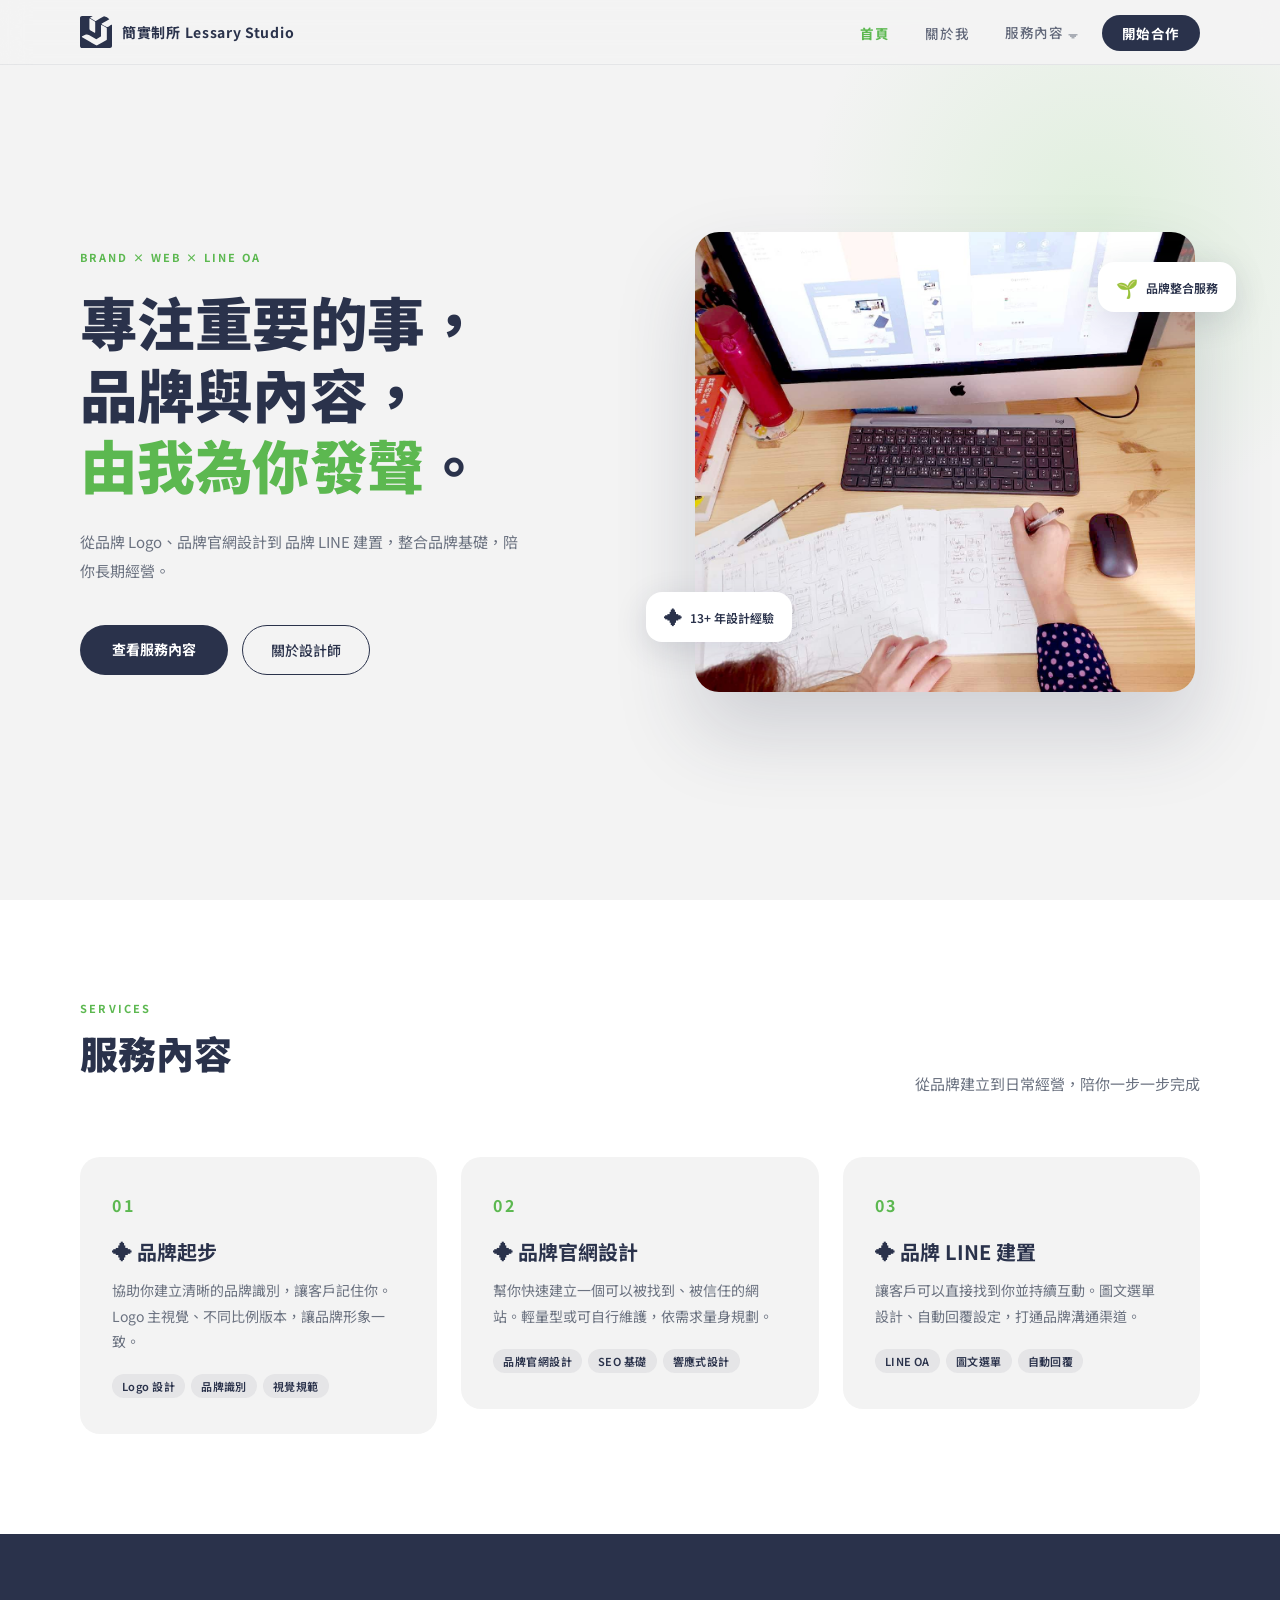
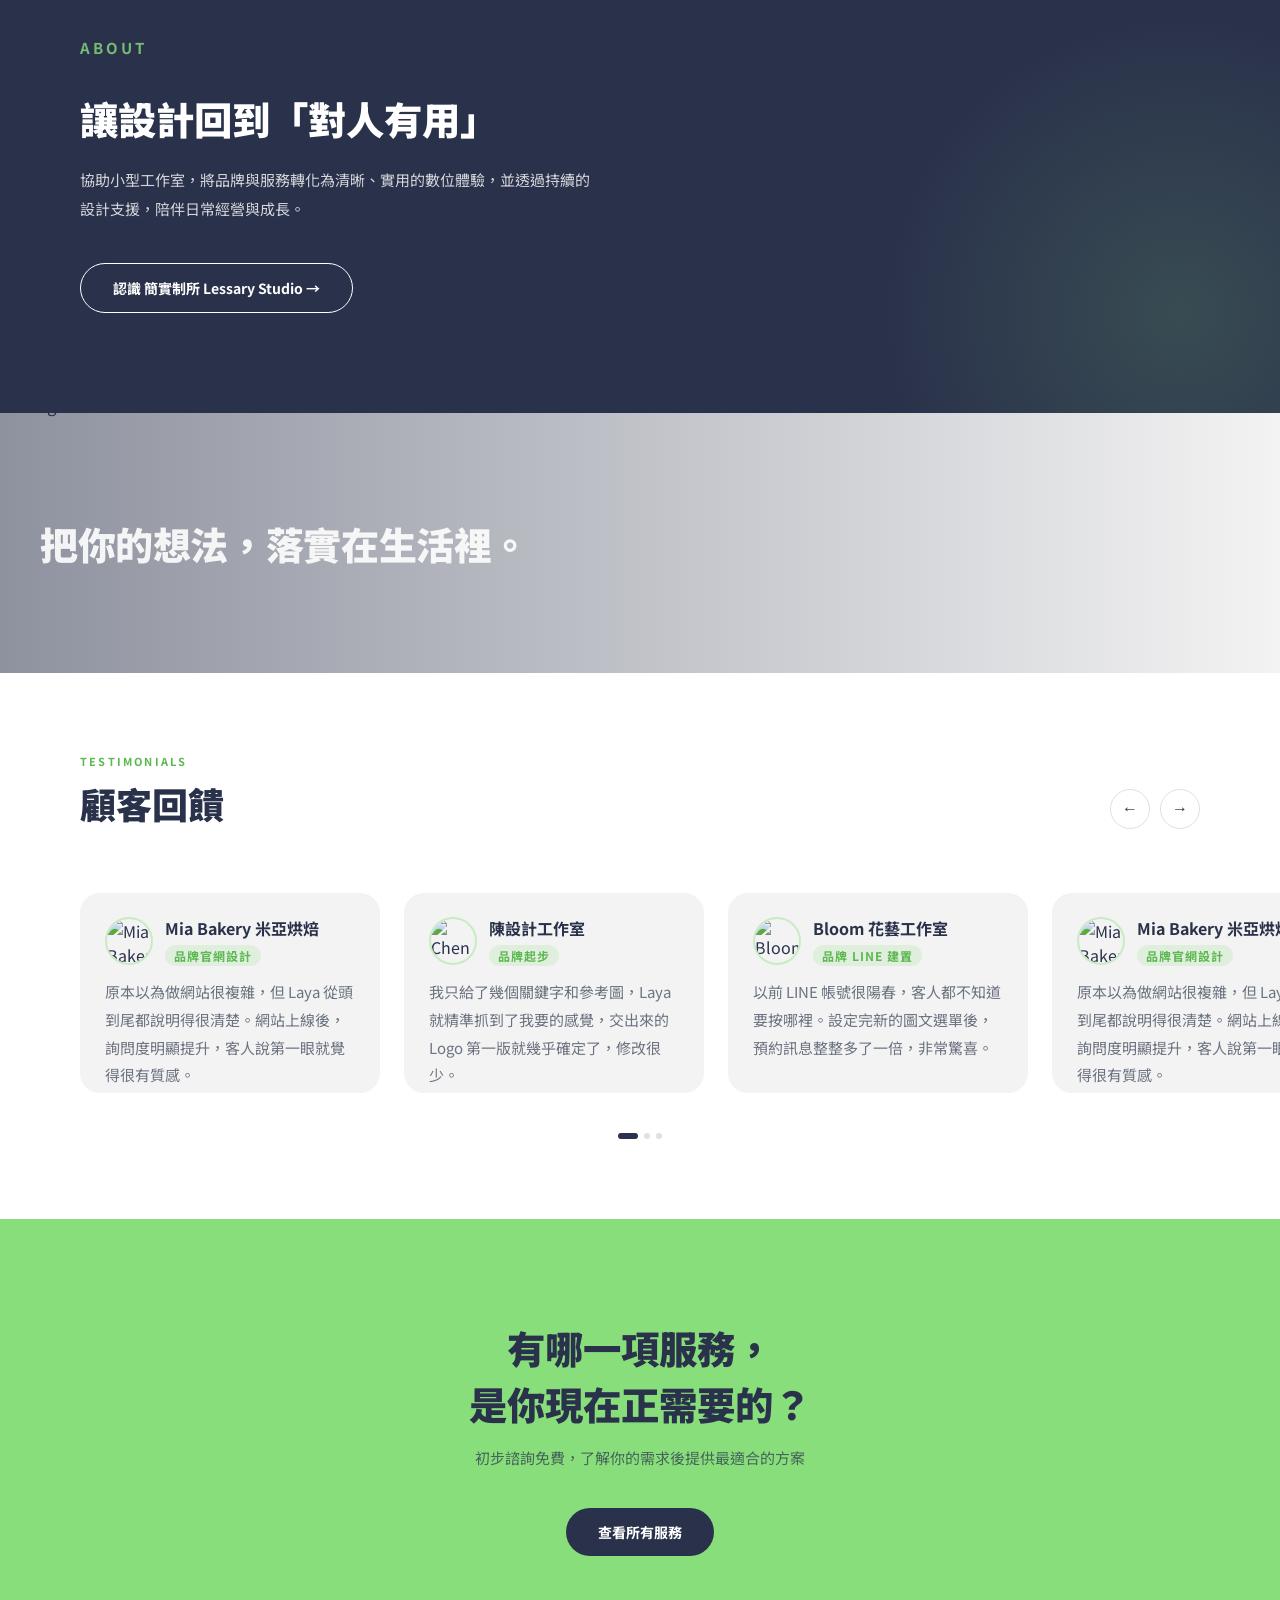
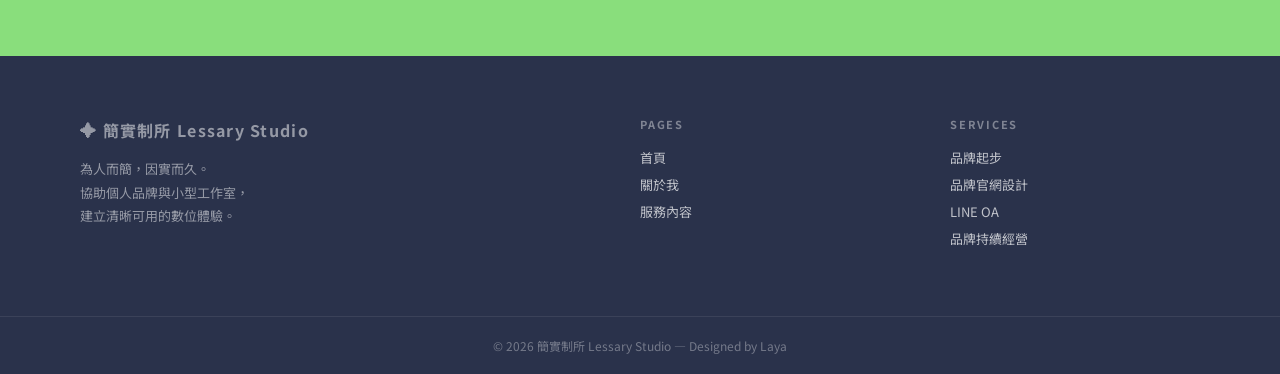
==== commit d91fddf0: "Add files via upload" ====
--- a/index.html
+++ b/index.html
@@ -83,7 +83,8 @@
 
   <div class="hero-visual reveal" style="transition-delay:.2s">
     <div class="hero-img-card">
-      <img src="https://images.unsplash.com/photo-1586717799252-bd134ad00e26?w=800&q=80" alt="Design workspace">
+
+          <img src="img/img_hello_cover.jpg" alt="Design workspace">
     </div>
     <div class="badge-float badge-1">
       <span class="icon">✦</span>
@@ -106,7 +107,7 @@
     <p class="section-sub" style="max-width:360px">從品牌建立到日常經營，陪你一步一步完成</p>
   </div>
   <div class="services-grid">
-    <a href="services.html" style="text-decoration:none;color:inherit">
+    <a href="service-brand.html" style="text-decoration:none;color:inherit">
     <div class="service-card reveal" style="transition-delay:.1s">
       <p class="card-num">01</p>
       <h3 class="card-title">✦ 品牌起步</h3>
@@ -118,7 +119,7 @@
       </div>
     </div>
     </a>
-    <a href="services.html" style="text-decoration:none;color:inherit">
+    <a href="service-web.html" style="text-decoration:none;color:inherit">
     <div class="service-card reveal" style="transition-delay:.2s">
       <p class="card-num">02</p>
       <h3 class="card-title">✦ 品牌官網設計</h3>
@@ -130,7 +131,7 @@
       </div>
     </div>
     </a>
-    <a href="services.html" style="text-decoration:none;color:inherit">
+    <a href="service-line.html" style="text-decoration:none;color:inherit">
     <div class="service-card reveal" style="transition-delay:.3s">
       <p class="card-num">03</p>
       <h3 class="card-title">✦ 品牌 LINE 建置</h3>
@@ -181,6 +182,7 @@
     style="width:100%;height:100%;object-fit:cover;object-position:center;
     transform:scale(1.12); transition:transform 12s ease; filter:brightness(.92);"
     id="parallaxImg">
+
   <div style="position:absolute;inset:0;background:linear-gradient(to right,rgba(42,50,75,0.5),transparent);display:flex;align-items:center;padding:0 40px;">
     <p style="font-size:clamp(22px,3vw,38px);font-weight:900;color:#fff;letter-spacing:-.01em;line-height:1.3;opacity:.9;">
       把你的想法，落實在生活裡。
--- a/css/index.css
+++ b/css/index.css
@@ -18,6 +18,7 @@
   background: radial-gradient(ellipse, rgba(137,222,124,0.18) 0%, transparent 70%);
   border-radius: 50%;
   animation: floatBg 8s ease-in-out infinite;
+  z-index: -1;
 }
 @keyframes floatBg { 0%,100%{transform:translate(0,0);} 50%{transform:translate(-20px,30px);} }
 
@@ -36,7 +37,7 @@
   font-size: 15px; line-height: 1.9; color: var(--text-muted);
   max-width: 440px; margin-bottom: 40px;
 }
-.hero-btns { display: flex; gap: 14px; flex-wrap: wrap; }
+.hero-btns { display: flex; gap: 14px; flex-wrap: wrap;  z-index: 4;}
 
 .hero-visual {
   display: flex; align-items: center; justify-content: center;
@@ -103,6 +104,7 @@
   width: 600px; height: 600px;
   background: radial-gradient(ellipse, rgba(137,222,124,0.15), transparent 70%);
   border-radius: 50%;
+   z-index: 0;
 }
 .about-inner { display: grid; grid-template-columns: 1fr 1fr; gap: 80px; align-items: start; }
 .about h2 { font-size: clamp(28px,3vw,42px); font-weight: 900; line-height: 1.25; margin-bottom: 24px; }
@@ -212,6 +214,9 @@
   section { padding: 64px 32px; }
   .services-grid { grid-template-columns: 1fr; }
   .about-inner { grid-template-columns: 1fr; gap: 40px; }
+  .about::before {
+    z-index: -1;
+}
   .services-header { flex-direction: column; align-items: flex-start; }
   .testimonials-header { padding: 0 28px; align-items: flex-start; }
   .testi-track { padding: 0 28px 8px; }
